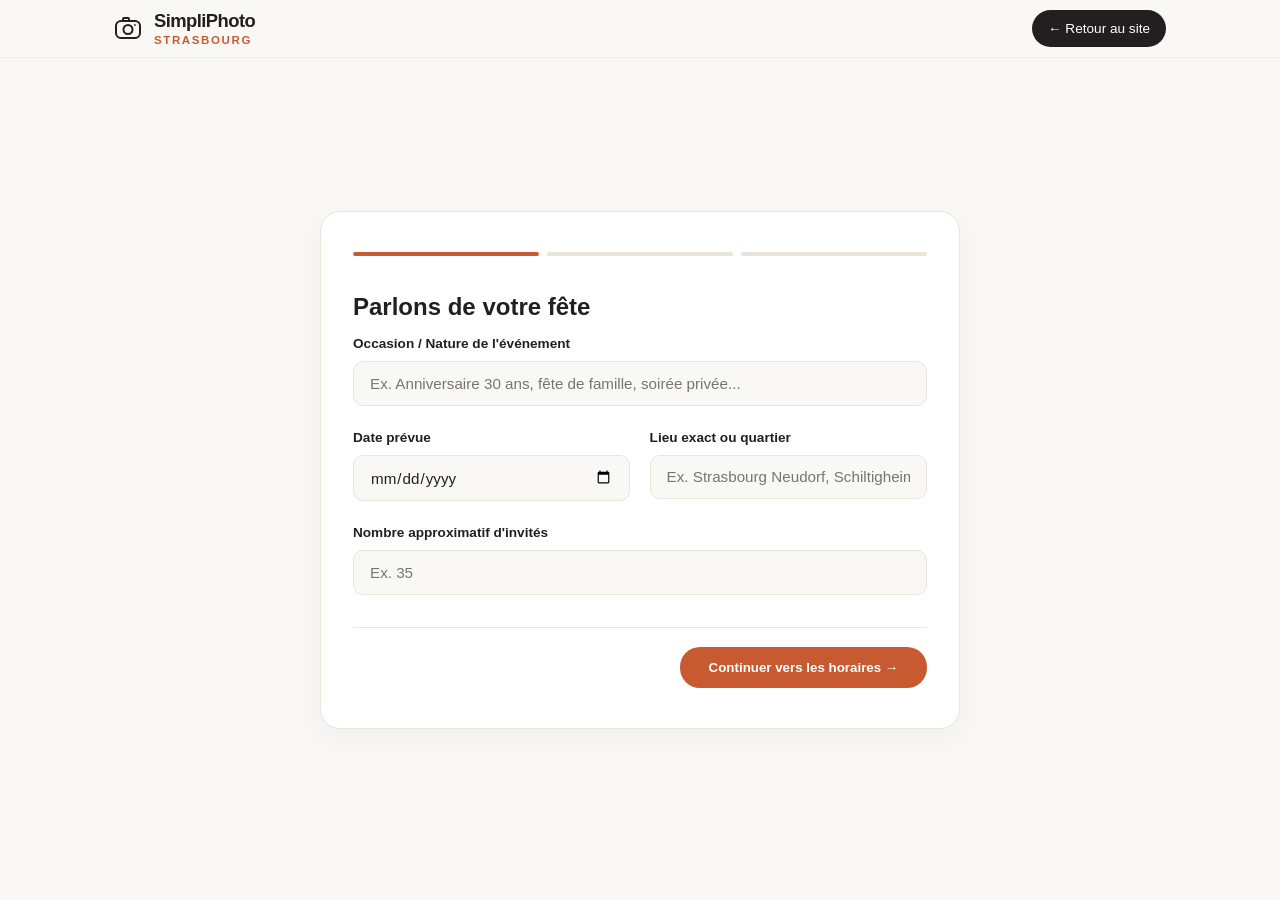
==== reservation.html @ 807bf812 "Create reservation.html" ====
<!DOCTYPE html>
<html lang="fr">
<head>
  <meta charset="UTF-8" />
  <meta name="viewport" content="width=device-width, initial-scale=1.0" />
  <title>Demande de réservation — SimpliPhoto Strasbourg</title>
  <link rel="stylesheet" href="style.css" />

  <!-- =========================================================================
       1. STYLES SPÉCIFIQUES AU FORMULAIRE GUIDÉ
       ========================================================================= -->
  <style>
    /* 1.1 Correctif du bouton retour (suppression du soulignement) */
    .btn-nav {
      text-decoration: none !important;
      display: inline-flex;
      align-items: center;
    }

    /* 1.2 Mise en page globale */
    .booking-page {
      min-height: 100vh;
      display: flex;
      flex-direction: column;
      justify-content: center;
      padding: 5.5rem 1.5rem 3rem 1.5rem;
      background-color: var(--bg-color);
    }

    .booking-card {
      max-width: 640px;
      margin: 0 auto;
      width: 100%;
      background: var(--card-bg);
      border: 1px solid var(--card-border);
      border-radius: var(--radius);
      padding: 2.5rem 2rem;
      box-shadow: 0 10px 30px rgba(0, 0, 0, 0.04);
      position: relative;
    }

    /* 1.3 Indicateur de progression (étapes 1, 2, 3) */
    .step-progress {
      display: flex;
      gap: 0.5rem;
      margin-bottom: 2rem;
    }

    .progress-bar {
      flex: 1;
      height: 4px;
      background: var(--card-border);
      border-radius: 2px;
      transition: background 0.3s ease;
    }

    .progress-bar.active {
      background: var(--accent);
    }

    /* 1.4 Affichage conditionnel des étapes */
    .form-step {
      display: none;
    }

    .form-step.active {
      display: block;
      animation: fadeInStep 0.3s ease-out;
    }

    @keyframes fadeInStep {
      from { opacity: 0; transform: translateY(6px); }
      to { opacity: 1; transform: translateY(0); }
    }

    .step-title {
      font-size: 1.5rem;
      font-weight: 700;
      color: var(--text-main);
      margin-bottom: 0.4rem;
    }

    .step-desc {
      font-size: 0.95rem;
      color: var(--text-muted);
      margin-bottom: 1.8rem;
    }

    /* 1.5 Paliers de taux horaires (rappel dynamique) */
    .rates-overview {
      display: grid;
      grid-template-columns: repeat(3, 1fr);
      gap: 0.6rem;
      margin-bottom: 1.8rem;
    }

    .rate-pill {
      background: var(--bg-color);
      border: 1px solid var(--card-border);
      border-radius: 12px;
      padding: 0.75rem 0.6rem;
      text-align: center;
      transition: all 0.25s ease;
      opacity: 0.6;
    }

    .rate-pill strong {
      display: block;
      font-size: 1.15rem;
      color: var(--text-main);
    }

    .rate-pill span {
      font-size: 0.75rem;
      color: var(--text-muted);
    }

    .rate-pill.highlight {
      opacity: 1;
      border: 2px solid var(--accent);
      background: var(--accent-bg);
      transform: translateY(-2px);
    }

    .rate-pill.highlight strong {
      color: var(--accent);
    }

    /* 1.6 Encadré de calcul en direct */
    .live-summary {
      background: var(--bg-subtle);
      border: 1px solid var(--card-border);
      border-radius: 14px;
      padding: 1.2rem;
      margin-top: 1.2rem;
      display: flex;
      justify-content: space-between;
      align-items: center;
    }

    .summary-label {
      font-size: 0.9rem;
      color: var(--text-muted);
    }

    .summary-label strong {
      display: block;
      color: var(--text-main);
      font-size: 1.05rem;
      margin-top: 0.2rem;
    }

    .summary-total {
      text-align: right;
    }

    .summary-total .total-amount {
      font-size: 1.8rem;
      font-weight: 800;
      color: var(--accent);
      line-height: 1;
    }

    .summary-total .rate-applied {
      font-size: 0.8rem;
      color: var(--text-muted);
      margin-top: 0.3rem;
    }

    /* 1.7 Boutons de navigation */
    .step-buttons {
      display: flex;
      justify-content: space-between;
      align-items: center;
      margin-top: 2rem;
      padding-top: 1.2rem;
      border-top: 1px solid var(--card-border);
    }

    .btn-prev {
      background: none;
      border: none;
      color: var(--text-muted);
      font-weight: 600;
      cursor: pointer;
      padding: 0.8rem 1rem;
    }

    .btn-next {
      background: var(--accent);
      color: #fff;
      border: none;
      border-radius: 20px;
      padding: 0.8rem 1.8rem;
      font-weight: 600;
      cursor: pointer;
      transition: background 0.2s ease;
    }

    .btn-next:hover {
      background: var(--accent-hover);
    }

    .btn-next:disabled {
      background: #ccc;
      cursor: not-allowed;
    }

    /* 1.8 Écran de confirmation */
    .success-message {
      display: none;
      text-align: center;
      padding: 2rem 1rem;
    }

    .success-icon {
      font-size: 3rem;
      color: var(--accent);
      margin-bottom: 1rem;
    }

    /* 1.9 Adaptabilité mobile */
    @media (max-width: 600px) {
      .rates-overview {
        grid-template-columns: 1fr;
        gap: 0.4rem;
      }
      .rate-pill {
        display: flex;
        justify-content: space-between;
        align-items: center;
        padding: 0.6rem 1rem;
        text-align: left;
      }
      .live-summary {
        flex-direction: column;
        align-items: flex-start;
        gap: 0.8rem;
      }
      .summary-total {
        text-align: left;
        width: 100%;
        border-top: 1px solid rgba(0, 0, 0, 0.05);
        padding-top: 0.6rem;
      }
    }
  </style>
</head>
<body>

  <!-- =========================================================================
       2. EN-TÊTE FIXE & BOUTON RETOUR
       ========================================================================= -->
  <header class="navbar" role="banner">
    <div class="nav-container">
      <a href="index.html" class="brand-logo" aria-label="Retour au site">
        <svg class="logo-symbol" width="28" height="28" viewBox="0 0 28 28" fill="none" xmlns="http://www.w3.org/2000/svg">
          <rect x="2" y="7" width="24" height="17" rx="5" stroke="currentColor" stroke-width="2"/>
          <path d="M9 7V5C9 4.44772 9.44772 4 10 4H14C14.5523 4 15 4.44772 15 5V7" stroke="currentColor" stroke-width="2"/>
          <circle cx="14" cy="15.5" r="4.5" stroke="currentColor" stroke-width="2"/>
          <circle cx="21" cy="11" r="1.25" fill="var(--accent)"/>
        </svg>
        <div class="brand-text">
          <span class="brand-title">SimpliPhoto</span>
          <span class="brand-locality">Strasbourg</span>
        </div>
      </a>
      <a href="index.html" class="btn-nav">← Retour au site</a>
    </div>
  </header>

  <!-- =========================================================================
       3. CONTENU PRINCIPAL & FORMULAIRE GUIDÉ
       ========================================================================= -->
  <main class="booking-page">
    <div class="booking-card">
      
      <!-- 3.1 Jauge d'avancement -->
      <div class="step-progress">
        <div class="progress-bar active" id="prog-1"></div>
        <div class="progress-bar" id="prog-2"></div>
        <div class="progress-bar" id="prog-3"></div>
      </div>

      <!-- 3.2 Formulaire (Action Formspree ou Webhook) -->
      <form id="reservation-form" action="https://formspree.io/f/ton_identifiant_ici" method="POST">

        <!-- Données calculées transmises automatiquement au mail -->
        <input type="hidden" id="form-duree" name="duree_totale" value="" />
        <input type="hidden" id="form-taux" name="taux_horaire" value="" />
        <input type="hidden" id="form-prix" name="estimation_totale" value="" />

        <!-- -------------------------------------------------------------------
             ÉTAPE 1 : Le contexte de l'événement
             ------------------------------------------------------------------- -->
        <div class="form-step active" id="step-1">
          <h1 class="step-title">Parlons de votre fête</h1>

          <div class="form-group">
            <label for="event-name">Occasion / Nature de l'événement </label>
            <input type="text" id="event-name" name="occasion" required placeholder="Ex. Anniversaire 30 ans, fête de famille, soirée privée..." />
          </div>

          <div class="form-row">
            <div class="form-group">
              <label for="event-date">Date prévue </label>
              <input type="date" id="event-date" name="date" required />
            </div>
            <div class="form-group">
              <label for="event-city">Lieu exact ou quartier </label>
              <input type="text" id="event-city" name="lieu" required placeholder="Ex. Strasbourg Neudorf, Schiltigheim..." />
            </div>
          </div>

          <div class="form-group">
            <label for="event-guests">Nombre approximatif d'invités </label>
            <input type="number" id="event-guests" name="nombre_invites" required min="2" max="1000" placeholder="Ex. 35" />
          </div>

          <div class="step-buttons">
            <span></span>
            <button type="button" class="btn-next" onclick="nextStep(1)">Continuer vers les horaires →</button>
          </div>
        </div>

        <!-- -------------------------------------------------------------------
             ÉTAPE 2 : Horaires précis & Taux dégressif dynamique
             ------------------------------------------------------------------- -->
        <div class="form-step" id="step-2">
          <h2 class="step-title">Vos horaires de présence</h2>
          <p class="step-desc">Renseignez l'heure de début et de fin. Le tarif dégressif s'adapte automatiquement.</p>

          <!-- Paliers visuels -->
          <div class="rates-overview">
            <div class="rate-pill" id="pill-court">
              <strong>30 € / h</strong>
              <span>1 à 2 heures</span>
            </div>
            <div class="rate-pill" id="pill-standard">
              <strong>28 € / h</strong>
              <span>3 à 4 heures</span>
            </div>
            <div class="rate-pill" id="pill-immersion">
              <strong>26 € / h</strong>
              <span>5 h et plus</span>
            </div>
          </div>

          <div class="form-row">
            <div class="form-group">
              <label for="time-start">Heure d'arrivée du photographe</label>
              <input type="time" id="time-start" name="heure_debut" required />
            </div>
            <div class="form-group">
              <label for="time-end">Heure de fin souhaitée</label>
              <input type="time" id="time-end" name="heure_fin" required />
            </div>
          </div>

          <!-- Affichage du calcul direct -->
          <div class="live-summary" id="live-summary" style="display: none;">
            <div class="summary-label">
              <span>Durée sélectionnée :</span>
              <strong id="display-duration">0 heure</strong>
            </div>
            <div class="summary-total">
              <div class="total-amount" id="display-price">0 €</div>
              <div class="rate-applied" id="display-rate">Tarif appliqué : 0 € / h</div>
            </div>
          </div>

          <p id="time-error" style="color: var(--accent); font-size: 0.85rem; margin-top: 0.6rem; display: none;">
            Veuillez indiquer au moins 1 heure de présence.
          </p>

          <div class="step-buttons">
            <button type="button" class="btn-prev" onclick="prevStep(2)">← Retour</button>
            <button type="button" class="btn-next" id="btn-step-2" onclick="nextStep(2)">Valider ces horaires →</button>
          </div>
        </div>

        <!-- -------------------------------------------------------------------
             ÉTAPE 3 : Coordonnées
             ------------------------------------------------------------------- -->
        <div class="form-step" id="step-3">
          <h2 class="step-title">Vos coordonnées</h2>
          <p class="step-desc">Pour vous transmettre la confirmation et le devis personnalisé.</p>

          <div class="form-row">
            <div class="form-group">
              <label for="client-name">Nom et prénom</label>
              <input type="text" id="client-name" name="nom_complet" required placeholder="Ex. Julie Meyer" />
            </div>
            <div class="form-group">
              <label for="client-phone">Numéro de téléphone portable</label>
              <input type="tel" id="client-phone" name="telephone" required placeholder="06 12 34 56 78" />
            </div>
          </div>

          <div class="form-group">
            <label for="client-email">Adresse e-mail de contact</label>
            <input type="email" id="client-email" name="email" required placeholder="nom@exemple.com" />
          </div>

          <div class="form-group">
            <label for="client-notes">Un mot ou une précision ? (facultatif)</label>
            <textarea id="client-notes" name="remarques" rows="3" placeholder="Particularités du lieu, moments clés à ne pas manquer, questions diverses..."></textarea>
          </div>

          <div class="step-buttons">
            <button type="button" class="btn-prev" onclick="prevStep(3)">← Retour</button>
            <button type="submit" class="btn-next" id="btn-submit">Envoyer ma demande</button>
          </div>
        </div>

      </form>

      <!-- 3.3 Message de validation post-envoi -->
      <div id="booking-success" class="success-message">
        <div class="success-icon">✓</div>
        <h2>Demande bien transmise !</h2>
        <p style="color:var(--text-muted); margin-top:0.6rem; line-height: 1.6;">
          Merci pour ces informations. Je consulte mes disponibilités sur ce créneau et je vous réponds par e-mail dans la journée.
        </p>
        <a href="index.html" class="contact-btn" style="margin-top:2rem;">Retour à l'accueil</a>
      </div>

    </div>
  </main>

  <!-- =========================================================================
       4. LOGIQUE JAVASCRIPT DU FORMULAIRE
       ========================================================================= -->
  <script>
    // 4.1 Sélecteurs du DOM
    const startInput = document.getElementById("time-start");
    const endInput = document.getElementById("time-end");
    const summaryBox = document.getElementById("live-summary");
    const durationLabel = document.getElementById("display-duration");
    const priceLabel = document.getElementById("display-price");
    const rateLabel = document.getElementById("display-rate");
    const timeError = document.getElementById("time-error");

    const pillCourt = document.getElementById("pill-court");
    const pillStandard = document.getElementById("pill-standard");
    const pillImmersion = document.getElementById("pill-immersion");

    const hiddenDuree = document.getElementById("form-duree");
    const hiddenTaux = document.getElementById("form-taux");
    const hiddenPrix = document.getElementById("form-prix");

    // 4.2 Calcul dynamique des heures et application du tarif dégressif
    function recalculerTarif() {
      const startVal = startInput.value;
      const endVal = endInput.value;

      if (!startVal || !endVal) {
        summaryBox.style.display = "none";
        resetPills();
        return false;
      }

      const [startH, startM] = startVal.split(":").map(Number);
      const [endH, endM] = endVal.split(":").map(Number);

      let totalMinutes = (endH * 60 + endM) - (startH * 60 + startM);
      // Prise en charge des événements passant minuit
      if (totalMinutes <= 0) {
        totalMinutes += 24 * 60;
      }

      const exactHours = totalMinutes / 60;

      if (exactHours < 1) {
        timeError.style.display = "block";
        summaryBox.style.display = "none";
        resetPills();
        return false;
      }

      timeError.style.display = "none";

      // Arrondi au quart d'heure supérieur pour la facturation
      const billedHours = Math.ceil(exactHours * 4) / 4;

      let taux = 26;
      resetPills();

      if (billedHours <= 2) {
        taux = 30;
        pillCourt.classList.add("highlight");
      } else if (billedHours <= 4) {
        taux = 28;
        pillStandard.classList.add("highlight");
      } else {
        taux = 26;
        pillImmersion.classList.add("highlight");
      }

      const totalPrix = Math.round(billedHours * taux);

      const hoursInt = Math.floor(exactHours);
      const minsInt = Math.round((exactHours - hoursInt) * 60);
      const formattedDuration = minsInt > 0 ? `${hoursInt} h ${minsInt} min` : `${hoursInt} heure${hoursInt > 1 ? "s" : ""}`;

      durationLabel.textContent = `${formattedDuration} (${startVal} à ${endVal})`;
      priceLabel.textContent = `${totalPrix} €`;
      rateLabel.textContent = `Taux appliqué : ${taux} € / heure`;

      hiddenDuree.value = `${formattedDuration} (de ${startVal} à ${endVal})`;
      hiddenTaux.value = `${taux} € / h`;
      hiddenPrix.value = `${totalPrix} €`;

      summaryBox.style.display = "flex";
      return true;
    }

    function resetPills() {
      pillCourt.classList.remove("highlight");
      pillStandard.classList.remove("highlight");
      pillImmersion.classList.remove("highlight");
    }

    startInput.addEventListener("change", recalculerTarif);
    endInput.addEventListener("change", recalculerTarif);

    // 4.3 Navigation entre les étapes avec contrôle des champs obligatoires
    function nextStep(current) {
      const currentStepEl = document.getElementById(`step-${current}`);
      const inputs = currentStepEl.querySelectorAll("input[required]");

      for (const input of inputs) {
        if (!input.value.trim()) {
          input.focus();
          return;
        }
      }

      if (current === 2) {
        const isValid = recalculerTarif();
        if (!isValid) {
          startInput.focus();
          return;
        }
      }

      currentStepEl.classList.remove("active");
      const nextStepEl = document.getElementById(`step-${current + 1}`);
      nextStepEl.classList.add("active");

      document.getElementById(`prog-${current + 1}`).classList.add("active");
    }

    function prevStep(current) {
      document.getElementById(`step-${current}`).classList.remove("active");
      document.getElementById(`step-${current - 1}`).classList.add("active");
      document.getElementById(`prog-${current}`).classList.remove("active");
    }

    // 4.4 Envoi asynchrone sans rechargement de page
    const form = document.getElementById("reservation-form");
    const successBox = document.getElementById("booking-success");
    const progressEl = document.querySelector(".step-progress");

    form.addEventListener("submit", async (e) => {
      e.preventDefault();
      const submitBtn = document.getElementById("btn-submit");
      submitBtn.textContent = "Transmission en cours...";
      submitBtn.disabled = true;

      const formData = new FormData(form);

      try {
        const response = await fetch(form.action, {
          method: "POST",
          body: formData,
          headers: { 'Accept': 'application/json' }
        });

        if (response.ok) {
          form.style.display = "none";
          progressEl.style.display = "none";
          successBox.style.display = "block";
        } else {
          alert("Une erreur est survenue lors de l'envoi. Veuillez réessayer ou m'écrire directement par e-mail.");
          submitBtn.textContent = "Envoyer ma demande";
          submitBtn.disabled = false;
        }
      } catch (err) {
        // Fallback local
        form.style.display = "none";
        progressEl.style.display = "none";
        successBox.style.display = "block";
      }
    });
  </script>
</body>
</html>
---- style.css ----
/* ==========================================================================
   1. VARIABLES & RESET GLOBAL
   ========================================================================== */
:root {
  --bg-color: #faf8f5;        /* Sable doux */
  --bg-subtle: #f2ede4;       /* Sable chaud pour sections alternées */
  --card-bg: #ffffff;
  --card-border: #eae4d9;
  --text-main: #231f20;       /* Noir chaud */
  --text-muted: #6e675f;      /* Taupe / gris chaud */
  --accent: #c85a32;          /* Terracotta */
  --accent-hover: #b04823;
  --accent-bg: rgba(200, 90, 50, 0.08);
  --radius: 20px;
}

* {
  margin: 0;
  padding: 0;
  box-sizing: border-box;
}

html {
  scroll-behavior: smooth;
}

body {
  font-family: -apple-system, BlinkMacSystemFont, "SF Pro Display", "Segoe UI", Roboto, sans-serif;
  background-color: var(--bg-color);
  color: var(--text-main);
  overflow-x: hidden;
  line-height: 1.6;
}

/* ==========================================================================
   2. STRUCTURE & TYPOGRAPHIE
   ========================================================================== */
.section {
  padding: 7.5rem 1.5rem;
}

.container {
  max-width: 1150px;
  margin: 0 auto;
}

.container.narrow {
  max-width: 740px;
}

.text-center {
  text-align: center;
}

.section-tag {
  font-size: 0.85rem;
  text-transform: uppercase;
  letter-spacing: 0.08em;
  color: var(--accent);
  display: block;
  margin-bottom: 0.6rem;
  font-weight: 600;
}

.section-header {
  text-align: center;
  margin-bottom: 3.5rem;
}

.section-header h2 {
  font-size: clamp(2rem, 3.5vw, 2.8rem);
  letter-spacing: -0.02em;
  font-weight: 700;
  color: var(--text-main);
}

.section-header p {
  color: var(--text-muted);
  font-size: 1.1rem;
  margin-top: 0.5rem;
}

/* Curseur zoom pour toutes les photos ouvrables */
.zoomable, 
.photo-ticker-track img {
  cursor: pointer;
}

/* ==========================================================================
   3. BARRE DE NAVIGATION (NAVBAR)
   ========================================================================== */
.navbar {
  position: fixed;
  top: 0;
  left: 0;
  width: 100%;
  height: 58px;
  background: rgba(250, 248, 245, 0.85);
  backdrop-filter: blur(16px);
  -webkit-backdrop-filter: blur(16px);
  z-index: 100;
  border-bottom: 1px solid rgba(0, 0, 0, 0.05);
}

.nav-container {
  max-width: 1100px;
  height: 100%;
  margin: 0 auto;
  padding: 0 1.5rem;
  display: flex;
  justify-content: space-between;
  align-items: center;
}

.brand-logo {
  display: inline-flex;
  align-items: center;
  gap: 0.75rem;
  text-decoration: none;
  color: var(--text-main);
  transition: opacity 0.2s ease;
}

.brand-logo:hover {
  opacity: 0.85;
}

.logo-symbol {
  color: var(--text-main);
  flex-shrink: 0;
  transition: transform 0.25s ease;
}

.brand-logo:hover .logo-symbol {
  transform: scale(1.05);
}

.brand-text {
  display: flex;
  flex-direction: column;
  line-height: 1.05;
}

.brand-title {
  font-size: 1.15rem;
  font-weight: 700;
  letter-spacing: -0.03em;
  color: var(--text-main);
}

.brand-locality {
  font-size: 0.72rem;
  font-weight: 600;
  letter-spacing: 0.14em;
  text-transform: uppercase;
  color: var(--accent);
  margin-top: 0.2rem;
}

.nav-links {
  display: flex;
  gap: 1.8rem;
  align-items: center;
}

.nav-links a {
  color: var(--text-muted);
  text-decoration: none;
  font-size: 0.9rem;
  font-weight: 500;
  transition: color 0.2s ease;
}

.nav-links a:hover {
  color: var(--accent);
}

.btn-nav {
  background: var(--text-main);
  color: #ffffff !important;
  padding: 0.45rem 1rem;
  border-radius: 20px;
  font-size: 0.85rem;
}

.btn-nav:hover {
  background: var(--accent) !important;
}

/* ==========================================================================
   4. ACCUEIL (HERO GSAP)
   ========================================================================== */
.hero-section {
  height: 100vh;
  width: 100%;
  position: relative;
  overflow: hidden;
  background-color: var(--bg-color);
}

.hero-container {
  height: 100vh;
  width: 100%;
  display: flex;
  flex-direction: column;
  align-items: center;
  justify-content: center;
  position: relative;
  padding-top: 58px;
}

.hero-text {
  text-align: center;
  position: relative;
  z-index: 10;
  margin-bottom: 2rem;
  pointer-events: none;
}

.badge {
  display: inline-block;
  font-size: 0.78rem;
  font-weight: 600;
  text-transform: uppercase;
  letter-spacing: 0.08em;
  color: var(--accent);
  background: var(--accent-bg);
  padding: 0.4rem 0.9rem;
  border-radius: 20px;
  margin-bottom: 1rem;
}

.hero-text h1 {
  font-size: clamp(2.5rem, 5.5vw, 4.8rem);
  font-weight: 700;
  letter-spacing: -0.03em;
  line-height: 1.1;
  color: var(--text-main);
}

.hero-text p {
  font-size: clamp(1.05rem, 1.8vw, 1.25rem);
  color: var(--text-muted);
  margin-top: 1rem;
  max-width: 550px;
  margin-inline: auto;
}

.image-wrapper {
  width: 55vw;
  height: 48vh;
  border-radius: var(--radius);
  overflow: hidden;
  box-shadow: 0 20px 45px -10px rgba(70, 50, 40, 0.15);
  z-index: 1;
}

.image-wrapper img {
  width: 100%;
  height: 100%;
  object-fit: cover;
}

/* /* ==========================================================================
   5. BANDEAU DE PHOTOS DÉFILANTES (CARROUSEL CONTINU)
   ========================================================================== */
.photo-ticker-section {
  width: 100%;
  overflow: hidden;
  background-color: var(--bg-color);
  padding: 3.5rem 0;
  border-top: 1px solid var(--card-border);
  border-bottom: 1px solid var(--card-border);
  touch-action: pan-y; /* Permet le défilement vertical de la page sans accroc */
}

.photo-ticker-track {
  display: flex;
  gap: 1.2rem;
  width: max-content;
  will-change: transform;
  cursor: grab;
  user-select: none;
  -webkit-user-select: none;
}

.photo-ticker-track:active {
  cursor: grabbing;
}

.photo-ticker-track img {
  height: 240px;
  width: auto;
  object-fit: cover;
  border-radius: 14px;
  box-shadow: 0 6px 18px rgba(0, 0, 0, 0.06);
  flex-shrink: 0;
  pointer-events: auto;
  transition: transform 0.25s ease;
}

.photo-ticker-track img:hover {
  transform: scale(1.03);
}

/* ==========================================================================
   6. BANDEAU STATS CHIFFRES CLÉS
   ========================================================================== */
.stats-bar {
  background: var(--bg-subtle);
  border-bottom: 1px solid var(--card-border);
  padding: 3rem 1.5rem;
}

.stats-grid {
  display: grid;
  grid-template-columns: repeat(auto-fit, minmax(200px, 1fr));
  gap: 2rem;
  text-align: center;
}

.stat-num {
  display: block;
  font-size: 2.4rem;
  font-weight: 800;
  color: var(--accent);
  letter-spacing: -0.02em;
}

.stat-label {
  font-size: 0.95rem;
  color: var(--text-muted);
  font-weight: 500;
}

/* ==========================================================================
   7. SECTIONS ÉDITORIALES (À PROPOS, MOSAÏQUE & PARCOURS)
   ========================================================================== */
.about-section {
  background: var(--bg-subtle);
  border-top: 1px solid var(--card-border);
  border-bottom: 1px solid var(--card-border);
}

.story-section {
  background: var(--bg-color);
  border-top: 1px solid var(--card-border);
}

.split-layout {
  display: grid;
  grid-template-columns: 1fr 1fr;
  gap: 4.5rem;
  align-items: center;
}

.split-layout.reverse {
  direction: rtl;
}

.split-layout.reverse > * {
  direction: ltr;
}

.split-text h2 {
  font-size: clamp(2rem, 3vw, 2.7rem);
  letter-spacing: -0.02em;
  margin-bottom: 1.5rem;
  color: var(--text-main);
  line-height: 1.2;
}

.split-text p {
  font-size: 1.08rem;
  line-height: 1.8;
  color: #4a443e;
  margin-bottom: 1.2rem;
  text-align: justify;
  text-justify: inter-word;
  hyphens: auto;
}

.split-text strong {
  color: var(--text-main);
  font-weight: 600;
}

.split-image {
  width: 100%;
  height: 550px;
  border-radius: var(--radius);
  overflow: hidden;
  box-shadow: 0 16px 35px rgba(70, 50, 40, 0.08);
}

.split-image img {
  width: 100%;
  height: 100%;
  object-fit: cover;
  transition: transform 0.3s ease;
}

.split-image img:hover {
  transform: scale(1.03);
}

/* Galerie en mosaïque */
.section-mosaic {
  padding: 2rem 1.5rem 5rem 1.5rem;
  background-color: var(--bg-color);
}

.mosaic-grid {
  display: grid;
  grid-template-columns: repeat(3, 1fr);
  grid-auto-rows: 240px;
  gap: 1.2rem;
}

.mosaic-item {
  border-radius: var(--radius);
  overflow: hidden;
  box-shadow: 0 6px 18px rgba(0, 0, 0, 0.04);
}

.mosaic-item.item-large {
  grid-column: span 2;
}

.mosaic-item.item-tall {
  grid-row: span 2;
}

.mosaic-item img {
  width: 100%;
  height: 100%;
  object-fit: cover;
  transition: transform 0.3s ease;
}

.mosaic-item img:hover {
  transform: scale(1.04);
}
/* Réduction de l'espacement entre Cheminement et Déroulement */
#parcours {
  padding-bottom: 2.5rem; /* Réduit le vide sous le cheminement */
}

#deroulement {
  padding-top: 2.5rem;    /* Réduit le vide au-dessus du déroulement */
}
/* ==========================================================================
   8. PROCESSUS EN 3 ÉTAPES
   ========================================================================== */
.process-section {
  background: var(--bg-color);
}

.process-grid {
  display: grid;
  grid-template-columns: repeat(auto-fit, minmax(280px, 1fr));
  gap: 2rem;
}

.process-card {
  background: var(--card-bg);
  border: 1px solid var(--card-border);
  border-radius: var(--radius);
  padding: 2.5rem 2rem;
  position: relative;
}

.step-number {
  font-size: 2.2rem;
  font-weight: 800;
  color: var(--accent);
  opacity: 0.25;
  margin-bottom: 1rem;
}

.process-card h3 {
  font-size: 1.3rem;
  font-weight: 700;
  margin-bottom: 0.6rem;
  color: var(--text-main);
}

.process-card p {
  font-size: 0.95rem;
  color: var(--text-muted);
  line-height: 1.6;
}

/* ==========================================================================
   9. SECTION TARIFS & CARTES
   ========================================================================== */
.pricing-section {
  background: var(--bg-color);
}

.pricing-grid {
  display: grid;
  grid-template-columns: repeat(auto-fit, minmax(310px, 1fr));
  gap: 2rem;
  align-items: stretch;
}

.pricing-card {
  background: var(--card-bg);
  border: 1px solid var(--card-border);
  border-radius: var(--radius);
  padding: 2.2rem;
  display: flex;
  flex-direction: column;
  position: relative;
  box-shadow: 0 4px 15px rgba(0, 0, 0, 0.03);
  transition: transform 0.25s ease, box-shadow 0.25s ease;
}

.pricing-card:hover {
  transform: translateY(-5px);
  box-shadow: 0 12px 30px rgba(0, 0, 0, 0.07);
}

.pricing-card.featured {
  border: 2px solid var(--accent);
  background: #ffffff;
}

.card-badge {
  position: absolute;
  top: -12px;
  right: 20px;
  background: var(--accent);
  color: #ffffff;
  font-size: 0.75rem;
  font-weight: 600;
  padding: 0.25rem 0.8rem;
  border-radius: 12px;
}

/* Showcase visuel des cartes */
.pricing-gallery-showcase {
  display: flex;
  flex-direction: column;
  gap: 0.6rem;
  margin-bottom: 1.5rem;
}

.gallery-lead-img {
  width: 100%;
  height: 200px;
  object-fit: cover;
  border-radius: 12px;
  cursor: pointer;
  box-shadow: 0 4px 12px rgba(0, 0, 0, 0.05);
  transition: transform 0.25s ease, filter 0.25s ease;
}

.gallery-lead-img:hover {
  transform: scale(1.02);
  filter: brightness(0.95);
}

.gallery-thumbnails {
  display: grid;
  grid-template-columns: repeat(3, 1fr);
  gap: 0.5rem;
}

.gallery-thumbnails img {
  width: 100%;
  height: 70px;
  object-fit: cover;
  border-radius: 8px;
  cursor: pointer;
  transition: transform 0.2s ease, opacity 0.2s ease;
}

.gallery-thumbnails img:hover {
  transform: translateY(-2px);
  opacity: 0.85;
}

.card-header h3 {
  font-size: 1.5rem;
  font-weight: 700;
  color: var(--text-main);
  margin-bottom: 0.5rem;
}

.card-header .subtitle {
  color: var(--text-muted);
  font-size: 0.95rem;
  min-height: 48px;
}

.btn-detail-link {
  background: none;
  border: none;
  color: var(--accent);
  font-size: 0.88rem;
  font-weight: 600;
  text-align: left;
  padding: 0;
  margin-top: 0.8rem;
  cursor: pointer;
  display: inline-block;
  transition: opacity 0.2s ease;
}

.btn-detail-link:hover {
  opacity: 0.75;
  text-decoration: underline;
}

.price {
  font-size: 2.5rem;
  font-weight: 800;
  letter-spacing: -0.03em;
  color: var(--text-main);
  margin: 1.2rem 0 0.2rem 0;
}

.price span {
  font-size: 1.1rem;
  font-weight: 400;
  color: var(--text-muted);
}

.extra-rate {
  font-size: 0.85rem;
  color: var(--text-muted);
  margin-bottom: 1.4rem;
}

.features {
  list-style: none;
  margin-bottom: 2rem;
  flex-grow: 1;
}

.features li {
  font-size: 0.95rem;
  color: #554f49;
  margin-bottom: 0.7rem;
  position: relative;
  padding-left: 1.4rem;
}

.features li::before {
  content: "✓";
  position: absolute;
  left: 0;
  color: var(--accent);
  font-weight: bold;
}

.btn-card {
  display: block;
  text-align: center;
  padding: 0.85rem;
  border-radius: 12px;
  font-size: 0.95rem;
  font-weight: 600;
  text-decoration: none;
  background: var(--bg-subtle);
  color: var(--text-main);
  border: 1px solid var(--card-border);
  transition: all 0.2s ease;
}

.btn-card:hover {
  background: #e5decb;
}

.btn-card.primary {
  background: var(--accent);
  color: #ffffff;
  border-color: var(--accent);
}

.btn-card.primary:hover {
  background: var(--accent-hover);
}

/* ==========================================================================
   10. MODALE DÉTAILS DE L'OFFRE (POPUP)
   ========================================================================== */
.offer-modal {
  position: fixed;
  inset: 0;
  z-index: 1050;
  display: flex;
  align-items: center;
  justify-content: center;
  padding: 1.5rem;
  opacity: 0;
  pointer-events: none;
  transition: opacity 0.3s ease;
}

.offer-modal.active {
  opacity: 1;
  pointer-events: auto;
}

.offer-modal-overlay {
  position: absolute;
  inset: 0;
  background: rgba(35, 31, 32, 0.6);
  backdrop-filter: blur(10px);
  -webkit-backdrop-filter: blur(10px);
}

.offer-modal-box {
  position: relative;
  background: var(--card-bg);
  border: 1px solid var(--card-border);
  border-radius: var(--radius);
  max-width: 680px;
  width: 100%;
  max-height: 88vh;
  overflow-y: auto;
  padding: 2.5rem 2.2rem;
  box-shadow: 0 25px 60px rgba(0, 0, 0, 0.2);
  z-index: 2;
  transform: translateY(20px);
  transition: transform 0.3s cubic-bezier(0.16, 1, 0.3, 1);
}

.offer-modal.active .offer-modal-box {
  transform: translateY(0);
}

.offer-modal-close {
  position: absolute;
  top: 1.2rem;
  right: 1.5rem;
  background: none;
  border: none;
  font-size: 2rem;
  line-height: 1;
  color: var(--text-muted);
  cursor: pointer;
  transition: color 0.2s ease;
}

.offer-modal-close:hover {
  color: var(--text-main);
}

.offer-modal-header {
  margin-bottom: 1.5rem;
}

.offer-modal-header h2 {
  font-size: 2rem;
  margin-top: 0.3rem;
  color: var(--text-main);
}

.offer-modal-price {
  font-size: 1.6rem;
  font-weight: 800;
  color: var(--accent);
  margin-top: 0.3rem;
}

.offer-modal-gallery-wrap {
  width: 100%;
  overflow-x: auto;
  padding-bottom: 0.8rem;
  margin: 1.5rem 0 2rem 0;
  scrollbar-width: thin;
  scrollbar-color: var(--accent) transparent;
}

.offer-modal-gallery {
  display: flex;
  gap: 0.8rem;
  width: max-content;
}

.offer-modal-gallery img {
  height: 160px;
  width: 220px;
  object-fit: cover;
  border-radius: 12px;
  border: 1px solid var(--card-border);
  cursor: pointer;
  transition: transform 0.2s ease;
}

.offer-modal-gallery img:hover {
  transform: scale(1.03);
}

.offer-detail-block {
  margin-bottom: 1.8rem;
}

.offer-detail-block h3 {
  font-size: 1.1rem;
  font-weight: 700;
  margin-bottom: 0.4rem;
  color: var(--text-main);
}

.offer-detail-block p {
  color: var(--text-muted);
  font-size: 0.98rem;
  line-height: 1.6;
}

.offer-modal-footer {
  margin-top: 2rem;
  text-align: center;
  border-top: 1px solid var(--card-border);
  padding-top: 1.5rem;
}

/* ==========================================================================
   11. LIGHTBOX (CADRE SIGNÉ SIMPLIPHOTO & ARRIÈRE-PLAN VISIBLE)
   ========================================================================== */
.lightbox {
  display: none; /* Ne bloque aucun clic sur la page au repos */
  position: fixed;
  inset: 0;
  z-index: 999999;
  align-items: center;
  justify-content: center;
  padding: 1.5rem;
}

.lightbox.active {
  display: flex !important;
}

/* Arrière-plan semi-transparent et flouté (le site reste visible) */
.lightbox-overlay {
  position: absolute;
  inset: 0;
  background: rgba(35, 31, 32, 0.45);
  backdrop-filter: blur(8px);
  -webkit-backdrop-filter: blur(8px);
  cursor: pointer;
}

/* Cadre principal : forcé en colonne verticale */
.lightbox-frame {
  position: relative;
  z-index: 2;
  background: var(--bg-subtle);
  border: 1px solid var(--card-border);
  border-radius: var(--radius);
  padding: 1rem 1.2rem 1.2rem 1.2rem;
  box-shadow: 0 20px 50px rgba(0, 0, 0, 0.25);
  display: flex !important;
  flex-direction: column !important; /* L'en-tête reste toujours au-dessus */
  align-items: stretch;
  width: auto;
  max-width: min(85vw, 680px); /* Largeur maîtrisée */
  max-height: 88vh;
  animation: zoomFrame 0.25s cubic-bezier(0.16, 1, 0.3, 1) forwards;
}

@keyframes zoomFrame {
  from {
    transform: scale(0.94) translateY(8px);
    opacity: 0;
  }
  to {
    transform: scale(1) translateY(0);
    opacity: 1;
  }
}

/* En-tête : Logo calé à gauche + croix à droite */
.lightbox-header {
  display: flex !important;
  flex-direction: row !important;
  align-items: center;
  justify-content: space-between;
  width: 100%;
  margin-bottom: 0.8rem;
  padding-bottom: 0.6rem;
  border-bottom: 1px solid var(--card-border);
}

.lightbox-brand {
  display: flex;
  align-items: center;
  gap: 0.65rem;
}

.lightbox-brand svg {
  color: var(--text-main);
  flex-shrink: 0;
}

.lightbox-brand .brand-text {
  display: flex;
  flex-direction: column;
  line-height: 1.05;
}

.lightbox-brand .brand-title {
  font-size: 0.95rem;
  font-weight: 700;
  letter-spacing: -0.02em;
  color: var(--text-main);
}

.lightbox-brand .brand-locality {
  font-size: 0.65rem;
  font-weight: 600;
  letter-spacing: 0.12em;
  text-transform: uppercase;
  color: var(--accent); /* Terracotta */
  margin-top: 0.15rem;
}

.lightbox-close-btn {
  background: none;
  border: none;
  font-size: 1.8rem;
  line-height: 1;
  color: var(--text-muted);
  cursor: pointer;
  padding: 0 0.3rem;
  transition: color 0.2s ease, transform 0.2s ease;
}

.lightbox-close-btn:hover {
  color: var(--accent);
  transform: scale(1.15);
}

/* Zone d'affichage photo centrée sous l'en-tête */
.lightbox-photo-wrap {
  display: flex;
  align-items: center;
  justify-content: center;
  border-radius: 12px;
  overflow: hidden;
  background: #181514;
}

.lightbox-photo-wrap img {
  display: block;
  max-width: 100%;
  max-height: 55vh; /* Hauteur modérée pour un rendu équilibré */
  object-fit: contain;
}

@media (max-width: 650px) {
  .lightbox-frame {
    padding: 0.8rem;
    max-width: 92vw;
  }
  .lightbox-photo-wrap img {
    max-height: 48vh;
  }
}
/* ==========================================================================
   12. AVIS & LIVRE D'OR
   ========================================================================== */
.reviews-section {
  background: var(--bg-subtle);
  border-top: 1px solid var(--card-border);
  border-bottom: 1px solid var(--card-border);
}

.reviews-grid {
  display: grid;
  grid-template-columns: repeat(auto-fit, minmax(300px, 1fr));
  gap: 1.8rem;
  margin-bottom: 4rem;
}

.review-card {
  background: var(--card-bg);
  border: 1px solid var(--card-border);
  border-radius: var(--radius);
  padding: 2.2rem;
  display: flex;
  flex-direction: column;
  box-shadow: 0 4px 15px rgba(0, 0, 0, 0.02);
}

.review-stars {
  color: var(--accent);
  letter-spacing: 2px;
  font-size: 1.1rem;
  margin-bottom: 1rem;
}

.review-text {
  font-size: 0.98rem;
  color: #4a443e;
  line-height: 1.65;
  font-style: italic;
  flex-grow: 1;
  margin-bottom: 1.5rem;
}

.review-author strong {
  display: block;
  font-size: 0.95rem;
  color: var(--text-main);
}

.review-author span {
  font-size: 0.82rem;
  color: var(--text-muted);
}

.review-form-wrapper {
  max-width: 680px;
  margin: 0 auto;
}

.review-form-card {
  background: var(--card-bg);
  border: 1px solid var(--card-border);
  border-radius: var(--radius);
  padding: 2.5rem 2.2rem;
  box-shadow: 0 6px 20px rgba(0, 0, 0, 0.03);
}

.review-form-card h3 {
  font-size: 1.4rem;
  color: var(--text-main);
  margin-bottom: 0.4rem;
}

.form-subtitle {
  font-size: 0.92rem;
  color: var(--text-muted);
  margin-bottom: 1.8rem;
}

.form-row {
  display: grid;
  grid-template-columns: 1fr 1fr;
  gap: 1.2rem;
}

.form-group {
  margin-bottom: 1.3rem;
  display: flex;
  flex-direction: column;
  gap: 0.4rem;
}

.form-group label {
  font-size: 0.85rem;
  font-weight: 600;
  color: var(--text-main);
}

.form-group input,
.form-group select,
.form-group textarea {
  width: 100%;
  padding: 0.8rem 1rem;
  background-color: var(--bg-color);
  border: 1px solid var(--card-border);
  border-radius: 10px;
  font-family: inherit;
  font-size: 0.95rem;
  color: var(--text-main);
  outline: none;
  transition: border-color 0.2s ease;
}

.form-group input:focus,
.form-group select:focus,
.form-group textarea:focus {
  border-color: var(--accent);
}

.btn-submit-review {
  border: none;
  cursor: pointer;
  width: 100%;
  text-align: center;
  margin-top: 0.5rem;
}

/* ==========================================================================
   13. CONTACT & FOOTER
   ========================================================================== */
.contact-section {
  background: var(--bg-subtle);
  border-top: 1px solid var(--card-border);
}

.contact-desc {
  font-size: 1.2rem;
  color: var(--text-muted);
  margin-bottom: 2.2rem;
}

.contact-btn {
  display: inline-block;
  background: var(--accent);
  color: #ffffff;
  padding: 1rem 2.2rem;
  border-radius: 30px;
  font-size: 1.05rem;
  font-weight: 600;
  text-decoration: none;
  box-shadow: 0 8px 20px rgba(200, 90, 50, 0.25);
  transition: transform 0.2s ease, background 0.2s ease;
}

.contact-btn:hover {
  transform: scale(1.02);
  background: var(--accent-hover);
}

.contact-details {
  margin-top: 1.5rem;
  color: var(--text-muted);
  font-size: 0.9rem;
}

footer {
  text-align: center;
  padding: 3rem 1.5rem;
  font-size: 0.85rem;
  color: var(--text-muted);
  background: var(--bg-color);
  border-top: 1px solid var(--card-border);
}
/*/* ==========================================================================
   14. RESPONSIVE MOBILE FINALISÉ (< 850px)
   ========================================================================== */
@media (max-width: 850px) {

  /* 1. Header large et présent */
  .navbar {
    height: 68px !important;
  }

  .nav-container {
    padding: 0 1.2rem !important;
  }

  .nav-links a:not(.btn-nav) {
    display: none !important;
  }

  .brand-logo {
    gap: 0.85rem !important;
  }

  .logo-symbol {
    width: 32px !important;
    height: 32px !important;
  }

  .brand-title {
    font-size: 1.2rem !important;
  }

  .brand-locality {
    font-size: 0.72rem !important;
  }

  .btn-nav {
    padding: 0.55rem 1.1rem !important;
    font-size: 0.88rem !important;
    font-weight: 600 !important;
  }

  /* 2. Hero compact : collage direct avec le carrousel sans trou blanc */
  .hero-section {
    min-height: auto !important;
    height: auto !important;
    padding: 85px 1rem 1rem 1rem !important;
    margin-bottom: 0 !important;
  }

  .hero-container {
    height: auto !important;
    padding-top: 0 !important;
  }

  .hero-text {
    margin-bottom: 1.2rem !important;
  }

  .hero-text h1 {
    font-size: 1.75rem !important;
    line-height: 1.2 !important;
  }

  .hero-text p {
    font-size: 0.95rem !important;
    margin-top: 0.3rem !important;
  }

  .image-wrapper {
    width: 100% !important;
    height: 220px !important;
    border-radius: 14px !important;
  }

  .photo-ticker-section {
    margin-top: 0 !important;
    padding: 1.2rem 0 !important;
  }

  .photo-ticker-track img {
    height: 130px !important;
  }

  /* 3. Chiffres clés : 3 blocs sur 1 seule ligne horizontale */
  .stats-bar {
    padding: 1.2rem 0.8rem !important;
  }

  .stats-grid {
    display: flex !important;
    flex-direction: row !important;
    justify-content: space-between !important;
    gap: 0.5rem !important;
  }

  .stat-item {
    flex: 1 !important;
    text-align: center !important;
  }

  .stat-num {
    font-size: 1.5rem !important;
    line-height: 1 !important;
  }

  .stat-label {
    font-size: 0.72rem !important;
    line-height: 1.2 !important;
    margin-top: 0.2rem !important;
  }

  /* 4. Organisation Texte puis Photo (Concept & Cheminement) */
  .section {
    padding: 2.2rem 1rem !important;
  }

  .split-layout,
  .split-layout.reverse {
    display: flex !important;
    flex-direction: column !important;
    direction: ltr !important;
    gap: 1.2rem !important;
  }

  .split-text {
    order: 1 !important;
    width: 100% !important;
  }

  .split-image {
    order: 2 !important;
    width: 100% !important;
    height: 240px !important;
    border-radius: 14px !important;
  }

  .split-text h2 {
    font-size: 1.5rem !important;
    margin-bottom: 0.6rem !important;
  }

  .split-text p {
    font-size: 0.92rem !important;
    text-align: left !important;
    margin-bottom: 0.8rem !important;
  }

  /* Suppression de la mosaïque sur mobile (reste intacte sur desktop) */
  .section-mosaic {
    display: none !important;
  }

  /* 5. Processus : défilement horizontal fluide */
  .process-grid {
    display: flex !important;
    overflow-x: auto !important;
    scroll-snap-type: x mandatory !important;
    gap: 1rem !important;
    padding: 0 0.2rem 1rem 0.2rem !important;
    -webkit-overflow-scrolling: touch;
    scrollbar-width: none;
  }

  .process-grid::-webkit-scrollbar {
    display: none;
  }

  .process-card {
    flex: 0 0 82% !important;
    scroll-snap-align: start !important;
    padding: 1.4rem !important;
  }

  /* 6. Tarifs : cartes à balayer horizontalement */
  .pricing-grid {
    display: flex !important;
    overflow-x: auto !important;
    scroll-snap-type: x mandatory !important;
    gap: 1.2rem !important;
    padding: 0.5rem 0.2rem 1.2rem 0.2rem !important;
    -webkit-overflow-scrolling: touch;
    scrollbar-width: none;
  }

  .pricing-grid::-webkit-scrollbar {
    display: none;
  }

  .pricing-card {
    flex: 0 0 85% !important;
    scroll-snap-align: center !important;
    padding: 1.6rem 1.4rem !important;
    margin-top: 10px !important;
  }

  .gallery-lead-img {
    height: 150px !important;
  }

  /* 7. Avis : défilement horizontal */
  .reviews-grid {
    display: flex !important;
    overflow-x: auto !important;
    scroll-snap-type: x mandatory !important;
    gap: 1rem !important;
    padding: 0 0.2rem 1rem 0.2rem !important;
    margin-bottom: 2rem !important;
    -webkit-overflow-scrolling: touch;
    scrollbar-width: none;
  }

  .reviews-grid::-webkit-scrollbar {
    display: none;
  }

  .review-card {
    flex: 0 0 85% !important;
    scroll-snap-align: start !important;
    padding: 1.4rem !important;
  }

  /* Formulaire et bouton d'action */
  .form-row {
    grid-template-columns: 1fr !important;
  }

  .contact-btn {
    width: 100% !important;
    text-align: center !important;
  }
}
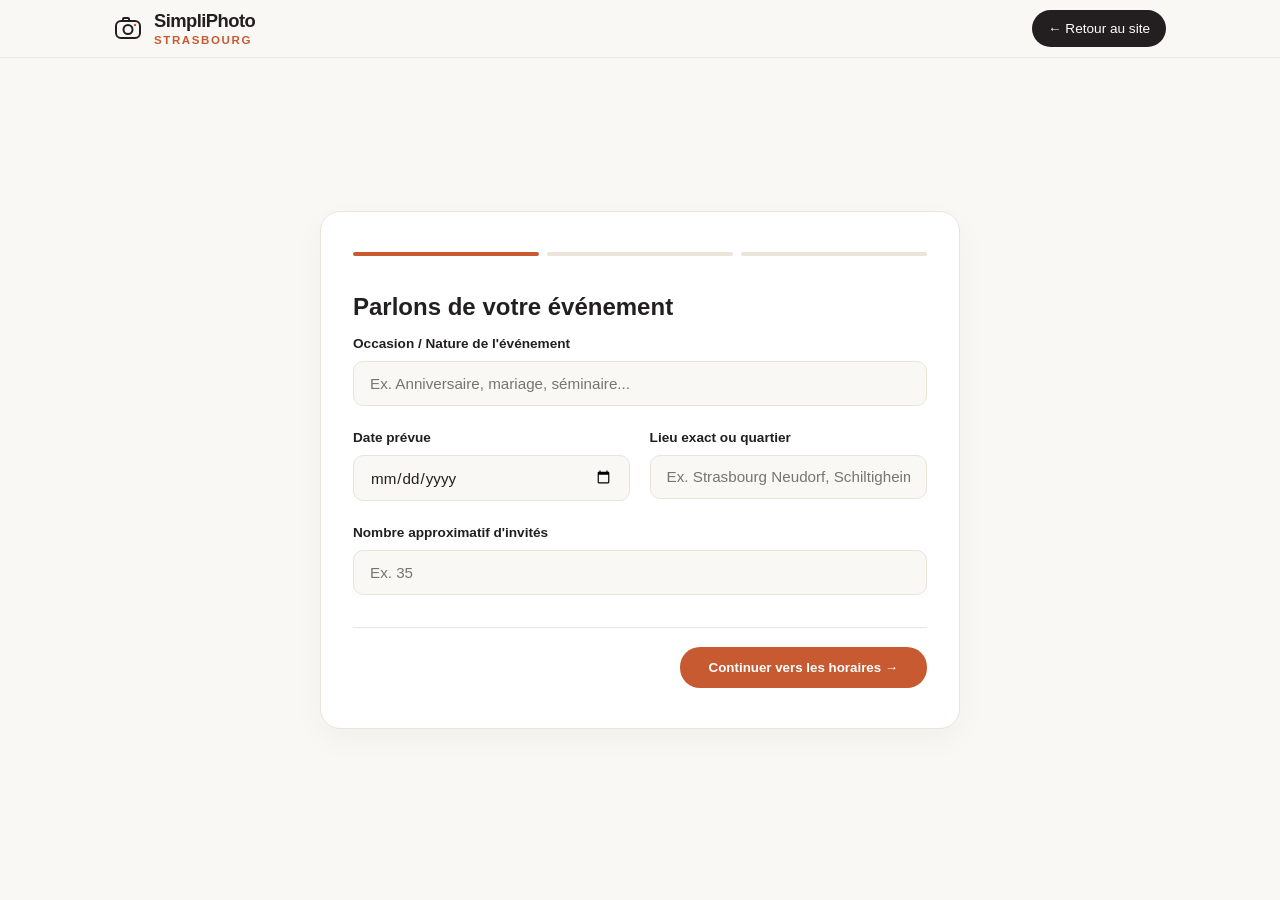
==== commit 580115b9: "Update reservation.html" ====
--- a/reservation.html
+++ b/reservation.html
@@ -91,6 +91,7 @@
       display: grid;
       grid-template-columns: repeat(3, 1fr);
       gap: 0.6rem;
+      margin-top: 1.8rem;
       margin-bottom: 1.8rem;
     }
 
@@ -126,7 +127,19 @@
       color: var(--accent);
     }
 
-    /* 1.6 Encadré de calcul en direct */
+    /* 1.6 Encadré de conseil / timing */
+    .timing-advice-box {
+      background: var(--bg-subtle, #f9f8f6);
+      border-left: 3px solid var(--accent);
+      padding: 0.9rem 1rem;
+      border-radius: 0 8px 8px 0;
+      font-size: 0.88rem;
+      color: var(--text-muted);
+      margin-bottom: 1.5rem;
+      line-height: 1.5;
+    }
+
+    /* 1.7 Encadré de calcul en direct */
     .live-summary {
       background: var(--bg-subtle);
       border: 1px solid var(--card-border);
@@ -167,7 +180,7 @@
       margin-top: 0.3rem;
     }
 
-    /* 1.7 Boutons de navigation */
+    /* 1.8 Boutons de navigation */
     .step-buttons {
       display: flex;
       justify-content: space-between;
@@ -206,7 +219,7 @@
       cursor: not-allowed;
     }
 
-    /* 1.8 Écran de confirmation */
+    /* 1.9 Écran de confirmation */
     .success-message {
       display: none;
       text-align: center;
@@ -219,7 +232,7 @@
       margin-bottom: 1rem;
     }
 
-    /* 1.9 Adaptabilité mobile */
+    /* 1.10 Adaptabilité mobile */
     @media (max-width: 600px) {
       .rates-overview {
         grid-template-columns: 1fr;
@@ -282,10 +295,9 @@
         <div class="progress-bar" id="prog-3"></div>
       </div>
 
-      <!-- 3.2 Formulaire (Action Formspree ou Webhook) -->
-      <form id="reservation-form" action="https://formspree.io/f/ton_identifiant_ici" method="POST">
-
-        <!-- Données calculées transmises automatiquement au mail -->
+
+      <!-- 3.2 Formulaire -->
+      <form id="reservation-form" action="https://formspree.io/f/mbgdzkdy" method="POST">
         <input type="hidden" id="form-duree" name="duree_totale" value="" />
         <input type="hidden" id="form-taux" name="taux_horaire" value="" />
         <input type="hidden" id="form-prix" name="estimation_totale" value="" />
@@ -294,11 +306,11 @@
              ÉTAPE 1 : Le contexte de l'événement
              ------------------------------------------------------------------- -->
         <div class="form-step active" id="step-1">
-          <h1 class="step-title">Parlons de votre fête</h1>
+          <h1 class="step-title">Parlons de votre événement</h1>
 
           <div class="form-group">
             <label for="event-name">Occasion / Nature de l'événement </label>
-            <input type="text" id="event-name" name="occasion" required placeholder="Ex. Anniversaire 30 ans, fête de famille, soirée privée..." />
+            <input type="text" id="event-name" name="occasion" required placeholder="Ex. Anniversaire, mariage, séminaire..." />
           </div>
 
           <div class="form-row">
@@ -324,13 +336,30 @@
         </div>
 
         <!-- -------------------------------------------------------------------
-             ÉTAPE 2 : Horaires précis & Taux dégressif dynamique
+             ÉTAPE 2 : Horaires précis & Taux dégressif dynamique (Inversé)
              ------------------------------------------------------------------- -->
         <div class="form-step" id="step-2">
           <h2 class="step-title">Vos horaires de présence</h2>
-          <p class="step-desc">Renseignez l'heure de début et de fin. Le tarif dégressif s'adapte automatiquement.</p>
-
-          <!-- Paliers visuels -->
+          <p class="step-desc">Indiquez l'heure d'arrivée et de départ souhaitée. Le tarif s'ajuste automatiquement.</p>
+
+          <!-- 1. Saisies des horaires en premier -->
+          <div class="form-row">
+            <div class="form-group">
+              <label for="time-start">Heure d'arrivée du photographe</label>
+              <input type="time" id="time-start" name="heure_debut" required />
+            </div>
+            <div class="form-group">
+              <label for="time-end">Heure de départ du photographe</label>
+              <input type="time" id="time-end" name="heure_fin" required />
+            </div>
+          </div>
+
+          <!-- 2. Encadré de conseil / timing (pour éviter les ajustements de dernière minute) -->
+          <div class="timing-advice-box">
+            💡 <strong>Conseil d'organisation :</strong> Prévoyez un peu de marge dans vos horaires. Les plannings et l'organisation logistique (amont/aval) ne pourront pas être modifiés en direct le jour de l'événement.
+          </div>
+
+          <!-- 3. Paliers visuels dynamiques en dessous -->
           <div class="rates-overview">
             <div class="rate-pill" id="pill-court">
               <strong>30 € / h</strong>
@@ -343,17 +372,6 @@
             <div class="rate-pill" id="pill-immersion">
               <strong>26 € / h</strong>
               <span>5 h et plus</span>
-            </div>
-          </div>
-
-          <div class="form-row">
-            <div class="form-group">
-              <label for="time-start">Heure d'arrivée du photographe</label>
-              <input type="time" id="time-start" name="heure_debut" required />
-            </div>
-            <div class="form-group">
-              <label for="time-end">Heure de fin souhaitée</label>
-              <input type="time" id="time-end" name="heure_fin" required />
             </div>
           </div>
 
@@ -418,9 +436,9 @@
       <!-- 3.3 Message de validation post-envoi -->
       <div id="booking-success" class="success-message">
         <div class="success-icon">✓</div>
-        <h2>Demande bien transmise !</h2>
+        <h2>Votre demande a bien été transmise !</h2>
         <p style="color:var(--text-muted); margin-top:0.6rem; line-height: 1.6;">
-          Merci pour ces informations. Je consulte mes disponibilités sur ce créneau et je vous réponds par e-mail dans la journée.
+          Merci pour ces informations. Je consulte mes disponibilités sur ce créneau et je vous recontacte rapidement.
         </p>
         <a href="index.html" class="contact-btn" style="margin-top:2rem;">Retour à l'accueil</a>
       </div>
@@ -432,7 +450,6 @@
        4. LOGIQUE JAVASCRIPT DU FORMULAIRE
        ========================================================================= -->
   <script>
-    // 4.1 Sélecteurs du DOM
     const startInput = document.getElementById("time-start");
     const endInput = document.getElementById("time-end");
     const summaryBox = document.getElementById("live-summary");
@@ -449,7 +466,6 @@
     const hiddenTaux = document.getElementById("form-taux");
     const hiddenPrix = document.getElementById("form-prix");
 
-    // 4.2 Calcul dynamique des heures et application du tarif dégressif
     function recalculerTarif() {
       const startVal = startInput.value;
       const endVal = endInput.value;
@@ -464,7 +480,6 @@
       const [endH, endM] = endVal.split(":").map(Number);
 
       let totalMinutes = (endH * 60 + endM) - (startH * 60 + startM);
-      // Prise en charge des événements passant minuit
       if (totalMinutes <= 0) {
         totalMinutes += 24 * 60;
       }
@@ -480,7 +495,6 @@
 
       timeError.style.display = "none";
 
-      // Arrondi au quart d'heure supérieur pour la facturation
       const billedHours = Math.ceil(exactHours * 4) / 4;
 
       let taux = 26;
@@ -524,7 +538,6 @@
     startInput.addEventListener("change", recalculerTarif);
     endInput.addEventListener("change", recalculerTarif);
 
-    // 4.3 Navigation entre les étapes avec contrôle des champs obligatoires
     function nextStep(current) {
       const currentStepEl = document.getElementById(`step-${current}`);
       const inputs = currentStepEl.querySelectorAll("input[required]");
@@ -557,7 +570,6 @@
       document.getElementById(`prog-${current}`).classList.remove("active");
     }
 
-    // 4.4 Envoi asynchrone sans rechargement de page
     const form = document.getElementById("reservation-form");
     const successBox = document.getElementById("booking-success");
     const progressEl = document.querySelector(".step-progress");
@@ -587,7 +599,6 @@
           submitBtn.disabled = false;
         }
       } catch (err) {
-        // Fallback local
         form.style.display = "none";
         progressEl.style.display = "none";
         successBox.style.display = "block";
--- a/style.css
+++ b/style.css
@@ -1090,50 +1090,74 @@
 }
 
 /* ==========================================================================
-   13. CONTACT & FOOTER
+   13. CONTACT & FOOTER (BANDEAU SOMBRE CONTRASTÉ)
    ========================================================================== */
 .contact-section {
-  background: var(--bg-subtle);
-  border-top: 1px solid var(--card-border);
+  background: var(--text-main); /* Fond sombre #231f20 pour trancher nettement */
+  color: #ffffff;
+  padding: 6.5rem 1.5rem;
+  border-top: none;
+}
+
+.contact-section .section-tag {
+  color: var(--accent);
+}
+
+.contact-section h2 {
+  color: #ffffff;
+  font-size: clamp(2.2rem, 4vw, 3.2rem);
+  letter-spacing: -0.02em;
 }
 
 .contact-desc {
-  font-size: 1.2rem;
-  color: var(--text-muted);
-  margin-bottom: 2.2rem;
+  font-size: 1.15rem;
+  color: #b8b1a9; /* Taupe clair lisible sur fond sombre */
+  margin-top: 1rem;
+  margin-bottom: 2.8rem;
+  line-height: 1.7;
+}
+
+.contact-box {
+  display: flex;
+  flex-direction: column;
+  align-items: center;
 }
 
 .contact-btn {
-  display: inline-block;
+  display: inline-flex;
+  align-items: center;
+  justify-content: center;
   background: var(--accent);
-  color: #ffffff;
-  padding: 1rem 2.2rem;
-  border-radius: 30px;
-  font-size: 1.05rem;
-  font-weight: 600;
+  color: #ffffff !important;
+  padding: 1.15rem 2.8rem;
+  border-radius: 40px;
+  font-size: 1.1rem;
+  font-weight: 700;
+  letter-spacing: -0.01em;
   text-decoration: none;
-  box-shadow: 0 8px 20px rgba(200, 90, 50, 0.25);
-  transition: transform 0.2s ease, background 0.2s ease;
+  box-shadow: 0 10px 28px rgba(200, 90, 50, 0.45);
+  transition: transform 0.25s ease, background 0.25s ease, box-shadow 0.25s ease;
 }
 
 .contact-btn:hover {
-  transform: scale(1.02);
+  transform: translateY(-3px) scale(1.02);
   background: var(--accent-hover);
+  box-shadow: 0 14px 34px rgba(200, 90, 50, 0.55);
 }
 
 .contact-details {
-  margin-top: 1.5rem;
-  color: var(--text-muted);
-  font-size: 0.9rem;
+  margin-top: 1.8rem;
+  color: #8c857e;
+  font-size: 0.92rem;
 }
 
 footer {
   text-align: center;
-  padding: 3rem 1.5rem;
+  padding: 2.8rem 1.5rem;
   font-size: 0.85rem;
-  color: var(--text-muted);
-  background: var(--bg-color);
-  border-top: 1px solid var(--card-border);
+  color: #7a736c;
+  background: #1a1718; /* Liaison sombre naturelle avec le bas de page */
+  border-top: 1px solid rgba(255, 255, 255, 0.06);
 }
 /*/* ==========================================================================
    14. RESPONSIVE MOBILE FINALISÉ (< 850px)
